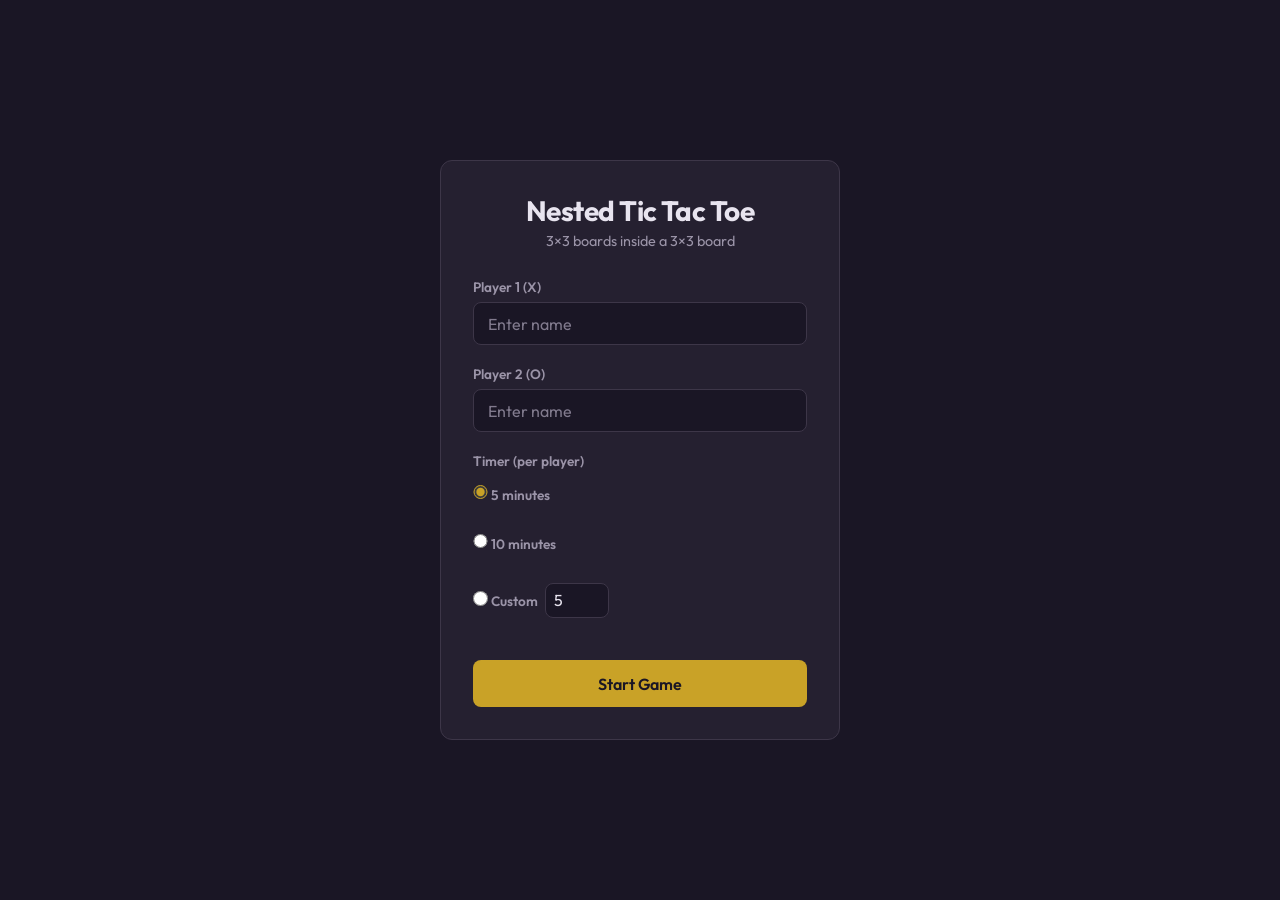
==== index.html @ f5b9c1be "Version1" ====
<!DOCTYPE html>
<html lang="en">
<head>
  <meta charset="UTF-8">
  <meta name="viewport" content="width=device-width, initial-scale=1.0">
  <title>Nested Tic Tac Toe</title>
  <link rel="preconnect" href="https://fonts.googleapis.com">
  <link rel="preconnect" href="https://fonts.gstatic.com" crossorigin>
  <link href="https://fonts.googleapis.com/css2?family=Outfit:wght@400;600;700&display=swap" rel="stylesheet">
  <link rel="stylesheet" href="styles.css">
</head>
<body>
  <div id="app">
    <!-- Home Screen -->
    <section id="home-screen" class="screen active">
      <div class="home-card">
        <h1>Nested Tic Tac Toe</h1>
        <p class="subtitle">3×3 boards inside a 3×3 board</p>

        <div class="form-group">
          <label for="player1-name">Player 1 (X)</label>
          <input type="text" id="player1-name" placeholder="Enter name" maxlength="20" autocomplete="off">
        </div>
        <div class="form-group">
          <label for="player2-name">Player 2 (O)</label>
          <input type="text" id="player2-name" placeholder="Enter name" maxlength="20" autocomplete="off">
        </div>

        <div class="form-group">
          <label>Timer (per player)</label>
          <div class="timer-options">
            <label class="timer-option">
              <input type="radio" name="timer" value="5" checked>
              <span>5 minutes</span>
            </label>
            <label class="timer-option">
              <input type="radio" name="timer" value="10">
              <span>10 minutes</span>
            </label>
            <label class="timer-option timer-custom">
              <input type="radio" name="timer" value="custom">
              <span>Custom</span>
              <input type="number" id="custom-minutes" min="1" max="60" value="5" placeholder="min">
            </label>
          </div>
        </div>

        <button type="button" id="start-btn" class="btn-primary">Start Game</button>
      </div>
    </section>

    <!-- Game Screen -->
    <section id="game-screen" class="screen">
      <header class="game-header">
        <button type="button" id="back-btn" class="btn-ghost" title="Back to menu">← Menu</button>
        <div class="players-row">
          <div class="player-info" data-player="1">
            <span class="player-name"></span>
            <span class="timer-display"></span>
          </div>
          <span class="vs">vs</span>
          <div class="player-info" data-player="2">
            <span class="player-name"></span>
            <span class="timer-display"></span>
          </div>
        </div>
        <div class="turn-indicator"></div>
      </header>

      <div class="big-board" id="big-board" aria-label="Nested tic tac toe board">
        <!-- 9 small boards rendered by JS -->
      </div>

      <div id="game-message" class="game-message" hidden></div>
    </section>
  </div>

  <script src="app.js"></script>
</body>
</html>
---- styles.css ----
:root {
  --bg: #1a1625;
  --surface: #252030;
  --surface-hover: #2d2838;
  --border: #3d3648;
  --text: #e8e4ef;
  --text-muted: #9b94a8;
  --accent: #c9a227;
  --accent-dim: #8b7320;
  --x-color: #e07c4a;
  --o-color: #5ba3c6;
  --win: #6bcf7f;
  --radius: 12px;
  --font: 'Outfit', system-ui, sans-serif;
}

* {
  box-sizing: border-box;
  margin: 0;
  padding: 0;
}

body {
  font-family: var(--font);
  background: var(--bg);
  color: var(--text);
  min-height: 100vh;
  display: flex;
  align-items: center;
  justify-content: center;
  padding: 1rem;
}

#app {
  width: 100%;
  max-width: 640px;
}

.screen {
  display: none;
  animation: fadeIn 0.3s ease;
}

.screen.active {
  display: block;
}

@keyframes fadeIn {
  from { opacity: 0; transform: translateY(8px); }
  to { opacity: 1; transform: translateY(0); }
}

/* ----- Home Screen ----- */
#home-screen {
  display: flex;
  justify-content: center;
  align-items: center;
  min-height: 80vh;
}

.home-card {
  background: var(--surface);
  border: 1px solid var(--border);
  border-radius: var(--radius);
  padding: 2rem;
  width: 100%;
  max-width: 400px;
}

.home-card h1 {
  font-size: 1.75rem;
  font-weight: 700;
  text-align: center;
  margin-bottom: 0.25rem;
  letter-spacing: -0.02em;
}

.subtitle {
  text-align: center;
  color: var(--text-muted);
  font-size: 0.9rem;
  margin-bottom: 1.75rem;
}

.form-group {
  margin-bottom: 1.25rem;
}

.form-group label {
  display: block;
  font-size: 0.85rem;
  font-weight: 600;
  color: var(--text-muted);
  margin-bottom: 0.4rem;
}

.form-group input[type="text"],
.form-group input[type="number"] {
  width: 100%;
  padding: 0.65rem 0.9rem;
  font-family: var(--font);
  font-size: 1rem;
  background: var(--bg);
  border: 1px solid var(--border);
  border-radius: 8px;
  color: var(--text);
  transition: border-color 0.2s;
}

.form-group input[type="text"]:focus,
.form-group input[type="number"]:focus {
  outline: none;
  border-color: var(--accent);
}

.form-group input::placeholder {
  color: var(--text-muted);
  opacity: 0.8;
}

.timer-options {
  display: flex;
  flex-direction: column;
  gap: 0.5rem;
}

.timer-option {
  display: flex;
  align-items: center;
  gap: 0.6rem;
  cursor: pointer;
  padding: 0.5rem 0;
  font-size: 0.95rem;
}

.timer-option input[type="radio"] {
  accent-color: var(--accent);
  width: 1.1em;
  height: 1.1em;
  cursor: pointer;
}

.timer-option.timer-custom {
  flex-wrap: wrap;
  align-items: center;
}

.timer-option.timer-custom input[type="number"] {
  width: 4rem;
  margin-left: 0.25rem;
  padding: 0.4rem 0.5rem;
}

.btn-primary {
  width: 100%;
  padding: 0.85rem 1.25rem;
  font-family: var(--font);
  font-size: 1rem;
  font-weight: 600;
  background: var(--accent);
  color: var(--bg);
  border: none;
  border-radius: 8px;
  cursor: pointer;
  margin-top: 0.5rem;
  transition: background 0.2s, transform 0.1s;
}

.btn-primary:hover {
  background: var(--accent-dim);
  color: var(--text);
}

.btn-primary:active {
  transform: scale(0.98);
}

/* ----- Game Screen ----- */
#game-screen {
  padding-bottom: 2rem;
}

.game-header {
  margin-bottom: 1rem;
  text-align: center;
}

.btn-ghost {
  position: absolute;
  left: 1rem;
  top: 1rem;
  font-family: var(--font);
  font-size: 0.9rem;
  color: var(--text-muted);
  background: none;
  border: none;
  cursor: pointer;
  padding: 0.4rem 0.6rem;
  border-radius: 6px;
  transition: color 0.2s, background 0.2s;
}

.btn-ghost:hover {
  color: var(--text);
  background: var(--surface-hover);
}

.players-row {
  display: flex;
  align-items: center;
  justify-content: center;
  gap: 1rem;
  flex-wrap: wrap;
  margin-top: 2.5rem;
  margin-bottom: 0.5rem;
}

.player-info {
  display: flex;
  flex-direction: column;
  align-items: center;
  min-width: 100px;
  padding: 0.5rem 0.75rem;
  border-radius: 8px;
  background: var(--surface);
  border: 1px solid var(--border);
}

.player-info.active {
  border-color: var(--accent);
  box-shadow: 0 0 0 2px rgba(201, 162, 39, 0.25);
}

.player-info[data-player="1"] .player-name { color: var(--x-color); }
.player-info[data-player="2"] .player-name { color: var(--o-color); }

.player-name {
  font-weight: 600;
  font-size: 0.95rem;
}

.timer-display {
  font-variant-numeric: tabular-nums;
  font-size: 1.1rem;
  font-weight: 600;
  margin-top: 0.2rem;
}

.player-info.low-time .timer-display {
  color: #e07c4a;
  animation: pulse 1s ease-in-out infinite;
}

@keyframes pulse {
  50% { opacity: 0.8; }
}

.vs {
  color: var(--text-muted);
  font-size: 0.85rem;
  font-weight: 600;
}

.turn-indicator {
  font-size: 0.85rem;
  color: var(--text-muted);
  margin-top: 0.35rem;
}

/* Big board: 3x3 grid of small boards */
.big-board {
  display: grid;
  grid-template-columns: repeat(3, 1fr);
  gap: 6px;
  max-width: 100%;
  aspect-ratio: 1;
  margin: 0 auto;
  background: var(--border);
  padding: 6px;
  border-radius: var(--radius);
}

.small-board {
  display: grid;
  grid-template-columns: repeat(3, 1fr);
  gap: 2px;
  background: var(--surface);
  border-radius: 6px;
  padding: 2px;
  min-height: 0;
}

.small-board.won-x { background: rgba(224, 124, 74, 0.15); }
.small-board.won-o { background: rgba(91, 163, 198, 0.15); }
.small-board.won-draw { background: rgba(155, 148, 168, 0.15); }

.small-board.disabled {
  pointer-events: none;
  opacity: 0.85;
}

.small-board.active {
  box-shadow: 0 0 0 2px var(--accent);
}

.cell {
  aspect-ratio: 1;
  min-height: 0;
  background: var(--bg);
  border: none;
  border-radius: 4px;
  cursor: pointer;
  font-family: var(--font);
  font-size: clamp(0.6rem, 4vw, 1rem);
  font-weight: 700;
  color: var(--text);
  display: flex;
  align-items: center;
  justify-content: center;
  transition: background 0.15s, transform 0.1s;
}

.cell:hover:not(.taken) {
  background: var(--surface-hover);
}

.cell:active:not(.taken) {
  transform: scale(0.96);
}

.cell.taken {
  cursor: default;
}

.cell.x {
  color: var(--x-color);
}

.cell.o {
  color: var(--o-color);
}

.cell.big-win {
  background: rgba(107, 207, 127, 0.2);
  color: var(--win);
}

/* When a small board is won, show one big letter */
.small-board .cell.taken.big-mark {
  font-size: clamp(1rem, 8vw, 1.75rem);
}

.game-message {
  text-align: center;
  margin-top: 1rem;
  padding: 0.75rem;
  border-radius: 8px;
  font-weight: 600;
  background: var(--surface);
  border: 1px solid var(--border);
}

.game-message.win {
  background: rgba(107, 207, 127, 0.15);
  border-color: var(--win);
  color: var(--win);
}

.game-message.draw {
  color: var(--text-muted);
}

.game-message.timeout {
  background: rgba(224, 124, 74, 0.15);
  border-color: var(--x-color);
  color: var(--x-color);
}
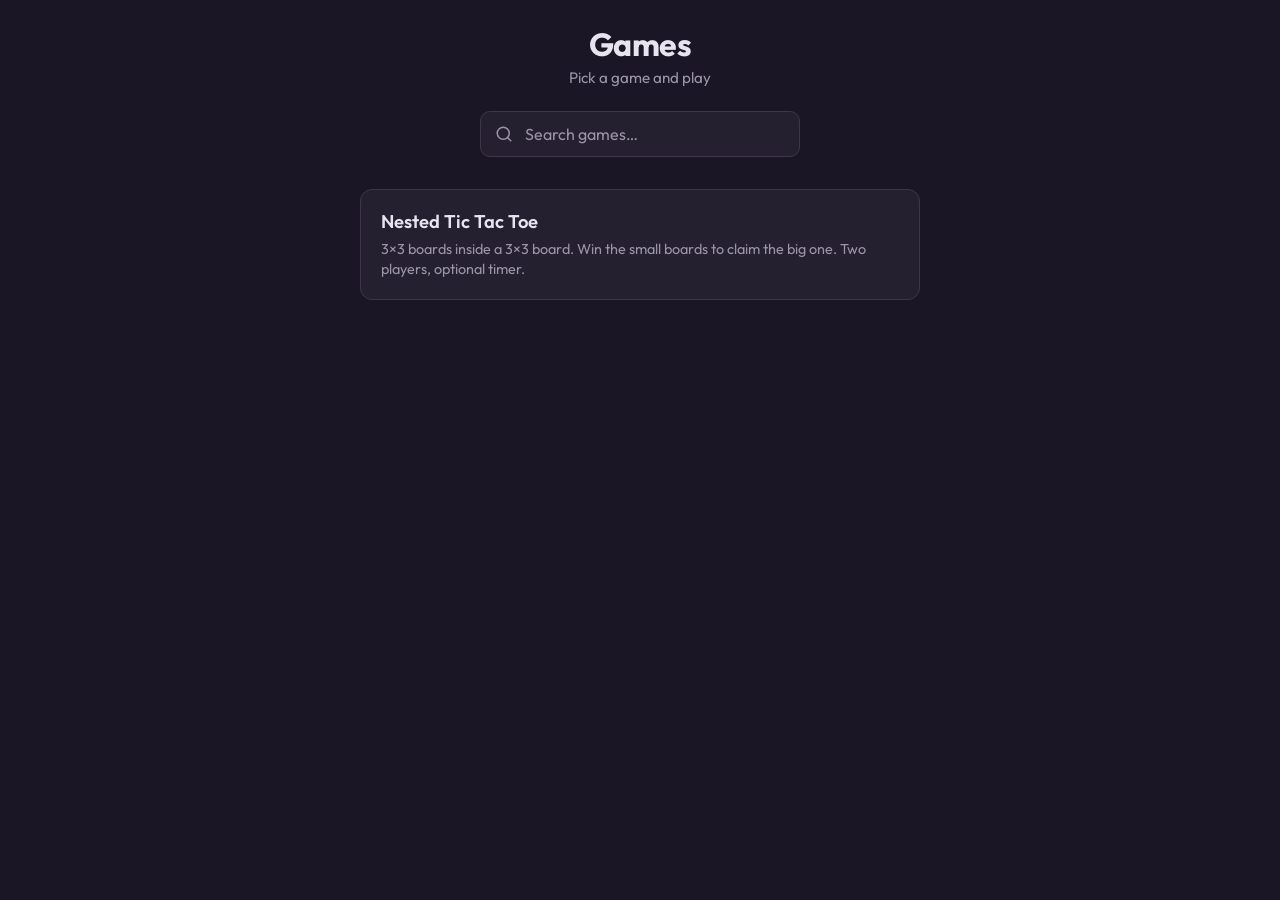
==== commit 0ea8ebb3: "Remove app.js file containing game logic and state management for the Tic Tac Toe application." ====
--- a/index.html
+++ b/index.html
@@ -3,78 +3,29 @@
 <head>
   <meta charset="UTF-8">
   <meta name="viewport" content="width=device-width, initial-scale=1.0">
-  <title>Nested Tic Tac Toe</title>
+  <title>Games</title>
   <link rel="preconnect" href="https://fonts.googleapis.com">
   <link rel="preconnect" href="https://fonts.gstatic.com" crossorigin>
   <link href="https://fonts.googleapis.com/css2?family=Outfit:wght@400;600;700&display=swap" rel="stylesheet">
-  <link rel="stylesheet" href="styles.css">
+  <link rel="stylesheet" href="home.css">
 </head>
 <body>
-  <div id="app">
-    <!-- Home Screen -->
-    <section id="home-screen" class="screen active">
-      <div class="home-card">
-        <h1>Nested Tic Tac Toe</h1>
-        <p class="subtitle">3×3 boards inside a 3×3 board</p>
+  <div class="home">
+    <header class="home-header">
+      <h1>Games</h1>
+      <p class="home-tagline">Pick a game and play</p>
+      <div class="search-wrap">
+        <input type="search" id="search" class="search-input" placeholder="Search games…" aria-label="Search games" autocomplete="off">
+      </div>
+    </header>
 
-        <div class="form-group">
-          <label for="player1-name">Player 1 (X)</label>
-          <input type="text" id="player1-name" placeholder="Enter name" maxlength="20" autocomplete="off">
-        </div>
-        <div class="form-group">
-          <label for="player2-name">Player 2 (O)</label>
-          <input type="text" id="player2-name" placeholder="Enter name" maxlength="20" autocomplete="off">
-        </div>
+    <main class="game-list" id="game-list">
+      <!-- Populated by JS from games data -->
+    </main>
 
-        <div class="form-group">
-          <label>Timer (per player)</label>
-          <div class="timer-options">
-            <label class="timer-option">
-              <input type="radio" name="timer" value="5" checked>
-              <span>5 minutes</span>
-            </label>
-            <label class="timer-option">
-              <input type="radio" name="timer" value="10">
-              <span>10 minutes</span>
-            </label>
-            <label class="timer-option timer-custom">
-              <input type="radio" name="timer" value="custom">
-              <span>Custom</span>
-              <input type="number" id="custom-minutes" min="1" max="60" value="5" placeholder="min">
-            </label>
-          </div>
-        </div>
-
-        <button type="button" id="start-btn" class="btn-primary">Start Game</button>
-      </div>
-    </section>
-
-    <!-- Game Screen -->
-    <section id="game-screen" class="screen">
-      <header class="game-header">
-        <button type="button" id="back-btn" class="btn-ghost" title="Back to menu">← Menu</button>
-        <div class="players-row">
-          <div class="player-info" data-player="1">
-            <span class="player-name"></span>
-            <span class="timer-display"></span>
-          </div>
-          <span class="vs">vs</span>
-          <div class="player-info" data-player="2">
-            <span class="player-name"></span>
-            <span class="timer-display"></span>
-          </div>
-        </div>
-        <div class="turn-indicator"></div>
-      </header>
-
-      <div class="big-board" id="big-board" aria-label="Nested tic tac toe board">
-        <!-- 9 small boards rendered by JS -->
-      </div>
-
-      <div id="game-message" class="game-message" hidden></div>
-    </section>
+    <p class="no-results" id="no-results" hidden>No games match your search.</p>
   </div>
 
-  <script src="app.js"></script>
+  <script src="home.js"></script>
 </body>
 </html>
--- a/home.css
+++ b/home.css
@@ -0,0 +1,124 @@
+:root {
+  --bg: #1a1625;
+  --surface: #252030;
+  --surface-hover: #2d2838;
+  --border: #3d3648;
+  --text: #e8e4ef;
+  --text-muted: #9b94a8;
+  --accent: #c9a227;
+  --accent-dim: #8b7320;
+  --radius: 12px;
+  --font: 'Outfit', system-ui, sans-serif;
+}
+
+* {
+  box-sizing: border-box;
+  margin: 0;
+  padding: 0;
+}
+
+body {
+  font-family: var(--font);
+  background: var(--bg);
+  color: var(--text);
+  min-height: 100vh;
+  padding: 1.5rem 1rem 2rem;
+}
+
+.home {
+  max-width: 560px;
+  margin: 0 auto;
+}
+
+.home-header {
+  text-align: center;
+  margin-bottom: 2rem;
+}
+
+.home-header h1 {
+  font-size: 2rem;
+  font-weight: 700;
+  letter-spacing: -0.02em;
+  margin-bottom: 0.25rem;
+}
+
+.home-tagline {
+  color: var(--text-muted);
+  font-size: 0.95rem;
+  margin-bottom: 1.5rem;
+}
+
+.search-wrap {
+  margin-top: 0.5rem;
+}
+
+.search-input {
+  width: 100%;
+  max-width: 320px;
+  padding: 0.75rem 1rem 0.75rem 2.75rem;
+  font-family: var(--font);
+  font-size: 1rem;
+  background: var(--surface);
+  border: 1px solid var(--border);
+  border-radius: 10px;
+  color: var(--text);
+  background-image: url("data:image/svg+xml,%3Csvg xmlns='http://www.w3.org/2000/svg' width='20' height='20' viewBox='0 0 24 24' fill='none' stroke='%239b94a8' stroke-width='2' stroke-linecap='round' stroke-linejoin='round'%3E%3Ccircle cx='11' cy='11' r='8'/%3E%3Cpath d='m21 21-4.35-4.35'/%3E%3C/svg%3E");
+  background-repeat: no-repeat;
+  background-position: 0.85rem center;
+  background-size: 1.1rem;
+  transition: border-color 0.2s;
+}
+
+.search-input::placeholder {
+  color: var(--text-muted);
+}
+
+.search-input:focus {
+  outline: none;
+  border-color: var(--accent);
+}
+
+.game-list {
+  display: flex;
+  flex-direction: column;
+  gap: 0.75rem;
+}
+
+.game-card {
+  display: block;
+  padding: 1.25rem 1.25rem;
+  background: var(--surface);
+  border: 1px solid var(--border);
+  border-radius: var(--radius);
+  color: inherit;
+  text-decoration: none;
+  transition: border-color 0.2s, background 0.2s;
+}
+
+.game-card:hover {
+  background: var(--surface-hover);
+  border-color: var(--accent);
+}
+
+.game-card h2 {
+  font-size: 1.15rem;
+  font-weight: 600;
+  margin-bottom: 0.35rem;
+}
+
+.game-card p {
+  font-size: 0.9rem;
+  color: var(--text-muted);
+  line-height: 1.4;
+}
+
+.game-card.hidden {
+  display: none;
+}
+
+.no-results {
+  text-align: center;
+  color: var(--text-muted);
+  font-size: 0.95rem;
+  margin-top: 1.5rem;
+}
